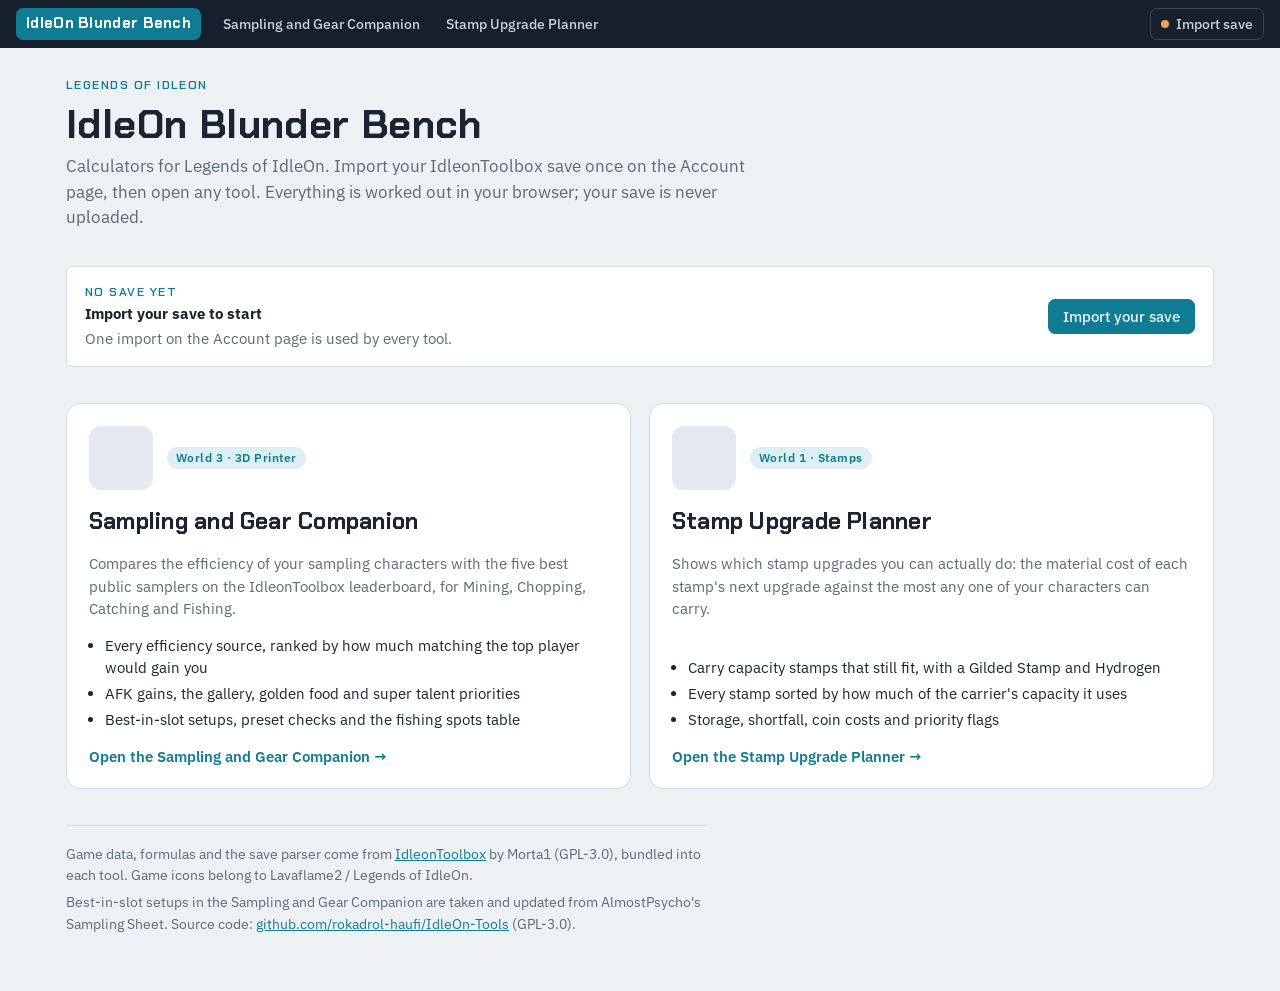
==== index.html @ 9a5e4214 "Rename the site to IdleOn Blunder Bench Top bar, page titles, home page heading, Account page and RE" ====
<!doctype html>
<html lang="en">
<head>
<meta charset="utf-8">
<meta name="viewport" content="width=device-width, initial-scale=1">
<title>IdleOn Blunder Bench</title>
<meta name="description" content="Calculators for Legends of IdleOn: 3D Printer sample gaps and stamp upgrade planning. Import your IdleonToolbox save once; everything runs in your browser.">
<link rel="icon" href="assets/favicon.png" type="image/png">
<link rel="icon" href="assets/favicon-32.png" sizes="32x32" type="image/png">
<link rel="apple-touch-icon" href="assets/apple-touch-icon.png">
<link rel="stylesheet" href="assets/theme.css">
<script src="assets/site.js" data-page="home"></script>
<style>
/* Layout: one column — title block, account status, a card per tool, credits. */
.page { gap: 36px; }
.lede { font-size: 1.05rem; }
.acct-card { display: flex; flex-wrap: wrap; gap: 10px 16px; align-items: center; }
.acct-card .grow { flex: 1 1 280px; min-width: 0; display: grid; gap: 2px; }
.tools { display: grid; grid-template-columns: repeat(auto-fit, minmax(300px, 1fr)); gap: 18px; }
.tool { display: grid; grid-template-rows: auto auto 1fr auto; gap: 14px; background: var(--surface); border: 1px solid var(--line); border-radius: 14px; padding: 22px 22px 20px; text-decoration: none; color: inherit; transition: border-color .15s, transform .15s; }
.tool:hover { border-color: var(--accent); transform: translateY(-2px); }
.tool:focus-visible { outline: 2px solid var(--accent); outline-offset: 3px; }
.tool .top { display: flex; gap: 14px; align-items: center; }
.tool .icon { width: 64px; height: 64px; flex: none; display: grid; place-items: center; background: var(--sunk); border-radius: 12px; }
.tool .icon img { max-width: 48px; max-height: 52px; }
.tool .tag { font-size: 0.75rem; font-weight: 600; letter-spacing: 0.04em; color: var(--accent); background: var(--accent-soft); border-radius: 999px; padding: 2px 9px; }
.tool h2 { font-size: 1.45rem; font-weight: 700; }
.tool .what { color: var(--muted); }
.tool ul { margin: 0; padding-left: 1.1em; display: grid; gap: 4px; font-size: 0.93rem; }
.tool .go { font-weight: 600; color: var(--accent); }
footer { color: var(--muted); font-size: 0.88rem; display: grid; gap: 6px; border-top: 1px solid var(--line); padding-top: 18px; max-width: 80ch; }
@media (prefers-reduced-motion: reduce) { .tool:hover { transform: none; } }
</style>
</head>
<body>
<nav id="site-bar"></nav>
<main class="page">
  <header class="page-head">
    <span class="eyebrow">Legends of IdleOn</span>
    <h1>IdleOn Blunder Bench</h1>
    <p class="lede">Calculators for Legends of IdleOn. Import your IdleonToolbox save once on the Account page, then open any tool. Everything is worked out in your browser; your save is never uploaded.</p>
  </header>

  <section class="panel acct-card" aria-label="Your save">
    <div class="grow" id="acctText"></div>
    <a class="btn primary" href="account/" id="acctBtn">Import your save</a>
  </section>

  <section class="tools" aria-label="All tools">
    <a class="tool" href="sampling-gear-companion/">
      <div class="top"><span class="icon"><img src="assets/ConTower0.png" alt=""></span><span class="tag">World 3 · 3D Printer</span></div>
      <h2>Sampling and Gear Companion</h2>
      <div class="what">
        <p>Compares the efficiency of your sampling characters with the five best public samplers on the IdleonToolbox leaderboard, for Mining, Chopping, Catching and Fishing.</p>
      </div>
      <ul>
        <li>Every efficiency source, ranked by how much matching the top player would gain you</li>
        <li>AFK gains, the gallery, golden food and super talent priorities</li>
        <li>Best-in-slot setups, preset checks and the fishing spots table</li>
      </ul>
      <span class="go">Open the Sampling and Gear Companion →</span>
    </a>
    <a class="tool" href="stamp-planner/">
      <div class="top"><span class="icon"><img src="assets/StampA34.png" alt=""></span><span class="tag">World 1 · Stamps</span></div>
      <h2>Stamp Upgrade Planner</h2>
      <div class="what">
        <p>Shows which stamp upgrades you can actually do: the material cost of each stamp's next upgrade against the most any one of your characters can carry.</p>
      </div>
      <ul>
        <li>Carry capacity stamps that still fit, with a Gilded Stamp and Hydrogen</li>
        <li>Every stamp sorted by how much of the carrier's capacity it uses</li>
        <li>Storage, shortfall, coin costs and priority flags</li>
      </ul>
      <span class="go">Open the Stamp Upgrade Planner →</span>
    </a>
  </section>

  <footer>
    <p>Game data, formulas and the save parser come from <a href="https://github.com/Morta1/IdleonToolbox">IdleonToolbox</a> by Morta1 (GPL-3.0), bundled into each tool. Game icons belong to Lavaflame2 / Legends of IdleOn.</p>
    <p>Best-in-slot setups in the Sampling and Gear Companion are taken and updated from AlmostPsycho's Sampling Sheet. Source code: <a href="https://github.com/rokadrol-haufi/IdleOn-Tools">github.com/rokadrol-haufi/IdleOn-Tools</a> (GPL-3.0).</p>
  </footer>
</main>
<script>
(() => {
  const T = window.IdleonTools;
  const paint = (m) => {
    document.getElementById('acctText').innerHTML = m
      ? `<span class="eyebrow">Save loaded</span><strong>${T.esc(m.label)}</strong><span class="muted">Save from ${T.esc(T.when(m.lastUpdated))}${m.chars ? ' · ' + m.chars + ' characters' : ''}</span>`
      : '<span class="eyebrow">No save yet</span><strong>Import your save to start</strong><span class="muted">One import on the Account page is used by every tool.</span>';
    const b = document.getElementById('acctBtn');
    b.textContent = m ? 'Manage account' : 'Import your save';
    b.classList.toggle('primary', !m);
  };
  paint(T.account.meta());
  T.account.onChange(paint);
})();
</script>
</body>
</html>
---- assets/theme.css ----
/* IdleOn Blunder Bench · shared "Arcade" theme.
   Every page loads this file and assets/site.js. Colours are tokens; dark mode follows the system setting
   unless the Account page sets data-theme="light" or "dark" on <html>. */
@import url("https://fonts.googleapis.com/css2?family=Chakra+Petch:wght@500;600;700&family=IBM+Plex+Sans:wght@400;500;600&family=IBM+Plex+Mono:wght@400;500&display=swap");

:root {
  --bg: #eef1f4;
  --surface: #ffffff;
  --sunk: #e4e9ef;
  --fg: #1b2430;
  --muted: #5d6878;
  --line: #d5dbe3;
  --accent: #0f7c94;
  --accent-soft: #dcf0f4;
  --gap: #b0322e;
  --gap-soft: #f8dedc;
  --ahead: #1f7a45;
  --ahead-soft: #dcf1e4;
  --ignored: #8a94a3;
  --bar: #16202c;
  --bar-fg: #c8d3e0;
  --bar-hover: #24303f;
  --bar-active: #0f7c94;
  --bar-focus: #3fc1da;
  --font-display: "Chakra Petch", "Segoe UI", system-ui, sans-serif;
  --font-body: "IBM Plex Sans", "Segoe UI", system-ui, sans-serif;
  --font-mono: "IBM Plex Mono", ui-monospace, "Cascadia Mono", Consolas, monospace;
  --radius: 6px;
  --page-width: 1180px;
  color-scheme: light;
}
@media (prefers-color-scheme: dark) {
  :root:not([data-theme="light"]) {
    --bg: #0f141b; --surface: #171e28; --sunk: #1f2834; --fg: #e2e8f0; --muted: #94a2b5; --line: #2a3442;
    --accent: #3fc1da; --accent-soft: #143440; --gap: #f07a6c; --gap-soft: #3a1d1b; --ahead: #5fd08e; --ahead-soft: #173826; --ignored: #6c7889;
    --bar: #0a0e14; --bar-fg: #b9c5d4; --bar-hover: #18212d; --bar-active: #0f7c94;
    color-scheme: dark;
  }
}
:root[data-theme="dark"] {
  --bg: #0f141b; --surface: #171e28; --sunk: #1f2834; --fg: #e2e8f0; --muted: #94a2b5; --line: #2a3442;
  --accent: #3fc1da; --accent-soft: #143440; --gap: #f07a6c; --gap-soft: #3a1d1b; --ahead: #5fd08e; --ahead-soft: #173826; --ignored: #6c7889;
  --bar: #0a0e14; --bar-fg: #b9c5d4; --bar-hover: #18212d; --bar-active: #0f7c94;
  color-scheme: dark;
}

* { box-sizing: border-box; }
[hidden] { display: none !important; }
html, body { margin: 0; }
body { background: var(--bg); color: var(--fg); font-family: var(--font-body); font-size: 15px; line-height: 1.5; }
img { max-width: 100%; }
table { color: inherit; font: inherit; }
a { color: var(--accent); }

/* Shared top bar (filled by site.js into <nav id="site-bar">) */
#site-bar { display: flex; flex-wrap: wrap; align-items: center; gap: 4px 6px; padding: calc(8px + env(safe-area-inset-top, 0px)) 16px 8px; background: var(--bar); color: var(--bar-fg); font: 500 14px/1.3 var(--font-body); }
#site-bar a { color: var(--bar-fg); text-decoration: none; padding: 6px 10px; border-radius: 7px; }
#site-bar a:hover { background: var(--bar-hover); color: #fff; }
#site-bar a.home { font-family: var(--font-display); font-weight: 700; letter-spacing: 0.02em; color: #fff; margin-right: 6px; font-size: 15px; }
#site-bar a[aria-current="page"] { background: var(--bar-active); color: #fff; }
#site-bar a:focus-visible { outline: 2px solid var(--bar-focus); outline-offset: 2px; }
#site-bar .spacer { flex: 1 1 auto; }
#site-bar a.acct { display: inline-flex; align-items: center; gap: 7px; border: 1px solid rgba(255, 255, 255, 0.16); }
#site-bar a.acct .dot { width: 8px; height: 8px; border-radius: 50%; background: #e9a05c; flex: none; }
#site-bar a.acct.loaded .dot { background: #5fd08e; }

/* Page frame */
.page { max-width: var(--page-width); margin: 0 auto; padding: 28px 16px 56px; display: grid; gap: 24px; }
.page-head { display: grid; gap: 8px; }
.eyebrow { font-family: var(--font-display); font-size: 0.76rem; text-transform: uppercase; letter-spacing: 0.12em; color: var(--accent); font-weight: 600; }
h1, h2, h3 { font-family: var(--font-display); margin: 0; text-wrap: balance; letter-spacing: 0.01em; }
h1 { font-size: clamp(1.8rem, 4vw, 2.5rem); font-weight: 700; letter-spacing: 0.01em; line-height: 1.1; }
h2 { font-size: 1.3rem; font-weight: 600; }
h3 { font-size: 1.05rem; font-weight: 600; }
p { margin: 0; }
.lede { color: var(--muted); max-width: 70ch; }
.muted { color: var(--muted); }
.mono, .num { font-family: var(--font-mono); font-variant-numeric: tabular-nums; }

/* Building blocks */
.panel { background: var(--surface); border: 1px solid var(--line); border-radius: var(--radius); padding: 16px 18px; display: grid; gap: 12px; min-width: 0; }
.btn, button.btn { font: 500 0.92rem/1.2 var(--font-body); border-radius: 7px; border: 1px solid var(--line); background: var(--sunk); color: var(--fg); padding: 8px 14px; cursor: pointer; text-decoration: none; display: inline-flex; align-items: center; gap: 6px; }
.btn:hover { border-color: var(--accent); }
.btn.primary { background: var(--accent); border-color: var(--accent); color: var(--bg); }
.btn.danger { color: var(--gap); }
.btn:focus-visible, button:focus-visible, select:focus-visible, textarea:focus-visible, input:focus-visible, summary:focus-visible { outline: 2px solid var(--accent); outline-offset: 2px; }
.pill { display: inline-block; font-size: 0.72rem; font-weight: 600; letter-spacing: 0.03em; border-radius: 999px; padding: 1px 8px; white-space: nowrap; }
.pill.gap { background: var(--gap-soft); color: var(--gap); }
.pill.ahead, .pill.ok { background: var(--ahead-soft); color: var(--ahead); }
.pill.even { background: var(--sunk); color: var(--muted); }

/* Save strip shown at the top of every tool */
.save-strip { display: flex; flex-wrap: wrap; align-items: center; gap: 8px 14px; background: var(--surface); border: 1px solid var(--line); border-radius: var(--radius); padding: 12px 16px; }
.save-strip .grow { flex: 1 1 260px; min-width: 0; }
.save-strip .err { color: var(--gap); font-weight: 500; }

/* Segmented control (theme switch) */
.seg { display: inline-flex; border: 1px solid var(--line); border-radius: 8px; overflow: hidden; background: var(--surface); }
.seg button { font: 500 0.9rem/1 var(--font-body); border: 0; background: none; color: var(--fg); padding: 8px 16px; cursor: pointer; }
.seg button + button { border-left: 1px solid var(--line); }
.seg button[aria-pressed="true"] { background: var(--accent); color: var(--bg); }

@media (prefers-reduced-motion: reduce) { * { transition: none !important; animation: none !important; } }
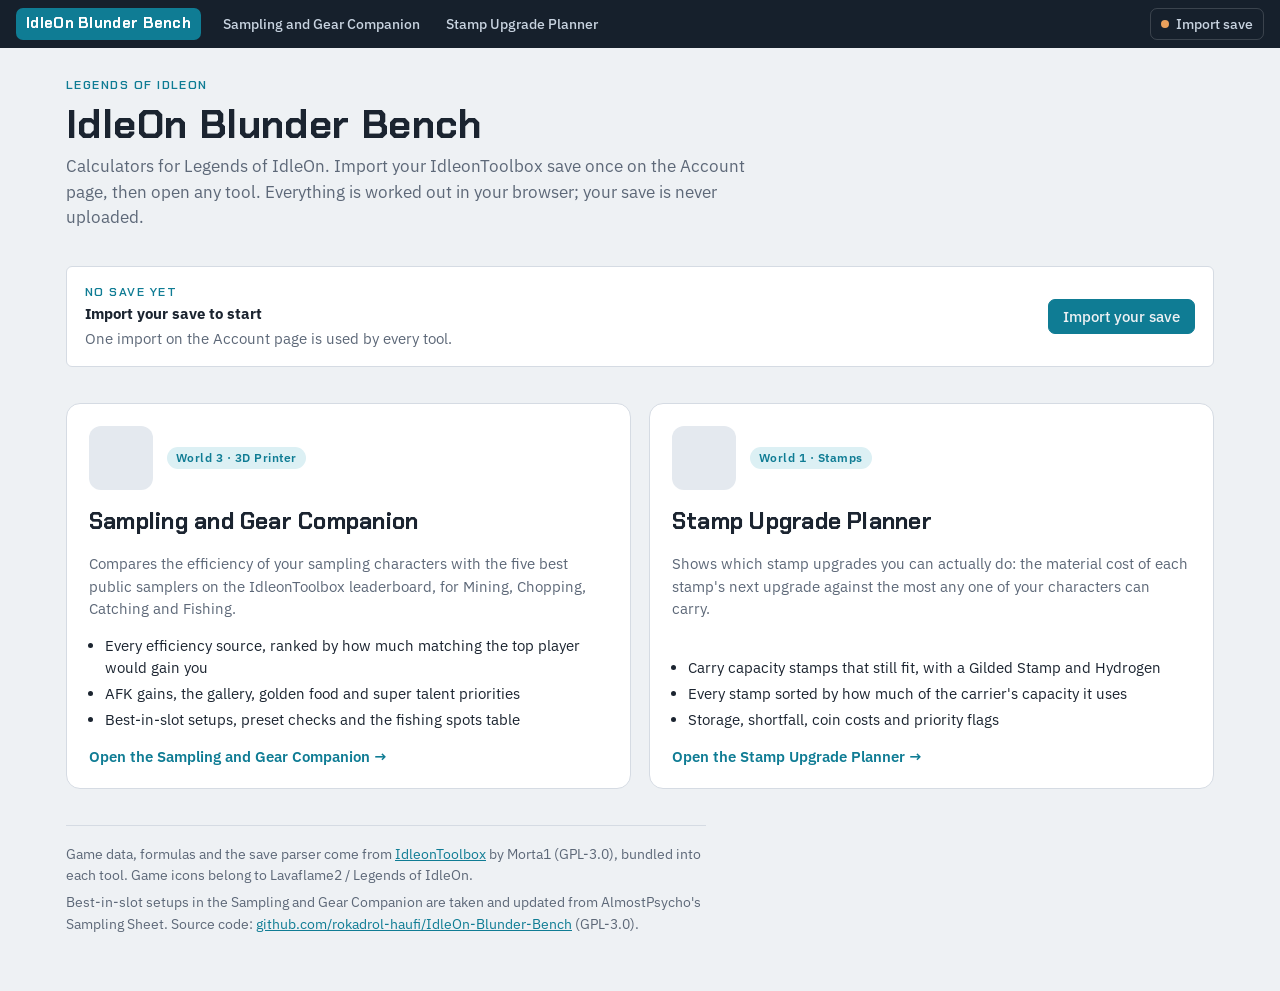
==== commit 8d43971f: "Point site and source links at the IdleOn-Blunder-Bench repo Co-Authored-By: Claude Opus 5.5 <norepl" ====
--- a/index.html
+++ b/index.html
@@ -77,7 +77,7 @@
 
   <footer>
     <p>Game data, formulas and the save parser come from <a href="https://github.com/Morta1/IdleonToolbox">IdleonToolbox</a> by Morta1 (GPL-3.0), bundled into each tool. Game icons belong to Lavaflame2 / Legends of IdleOn.</p>
-    <p>Best-in-slot setups in the Sampling and Gear Companion are taken and updated from AlmostPsycho's Sampling Sheet. Source code: <a href="https://github.com/rokadrol-haufi/IdleOn-Tools">github.com/rokadrol-haufi/IdleOn-Tools</a> (GPL-3.0).</p>
+    <p>Best-in-slot setups in the Sampling and Gear Companion are taken and updated from AlmostPsycho's Sampling Sheet. Source code: <a href="https://github.com/rokadrol-haufi/IdleOn-Blunder-Bench">github.com/rokadrol-haufi/IdleOn-Blunder-Bench</a> (GPL-3.0).</p>
   </footer>
 </main>
 <script>
